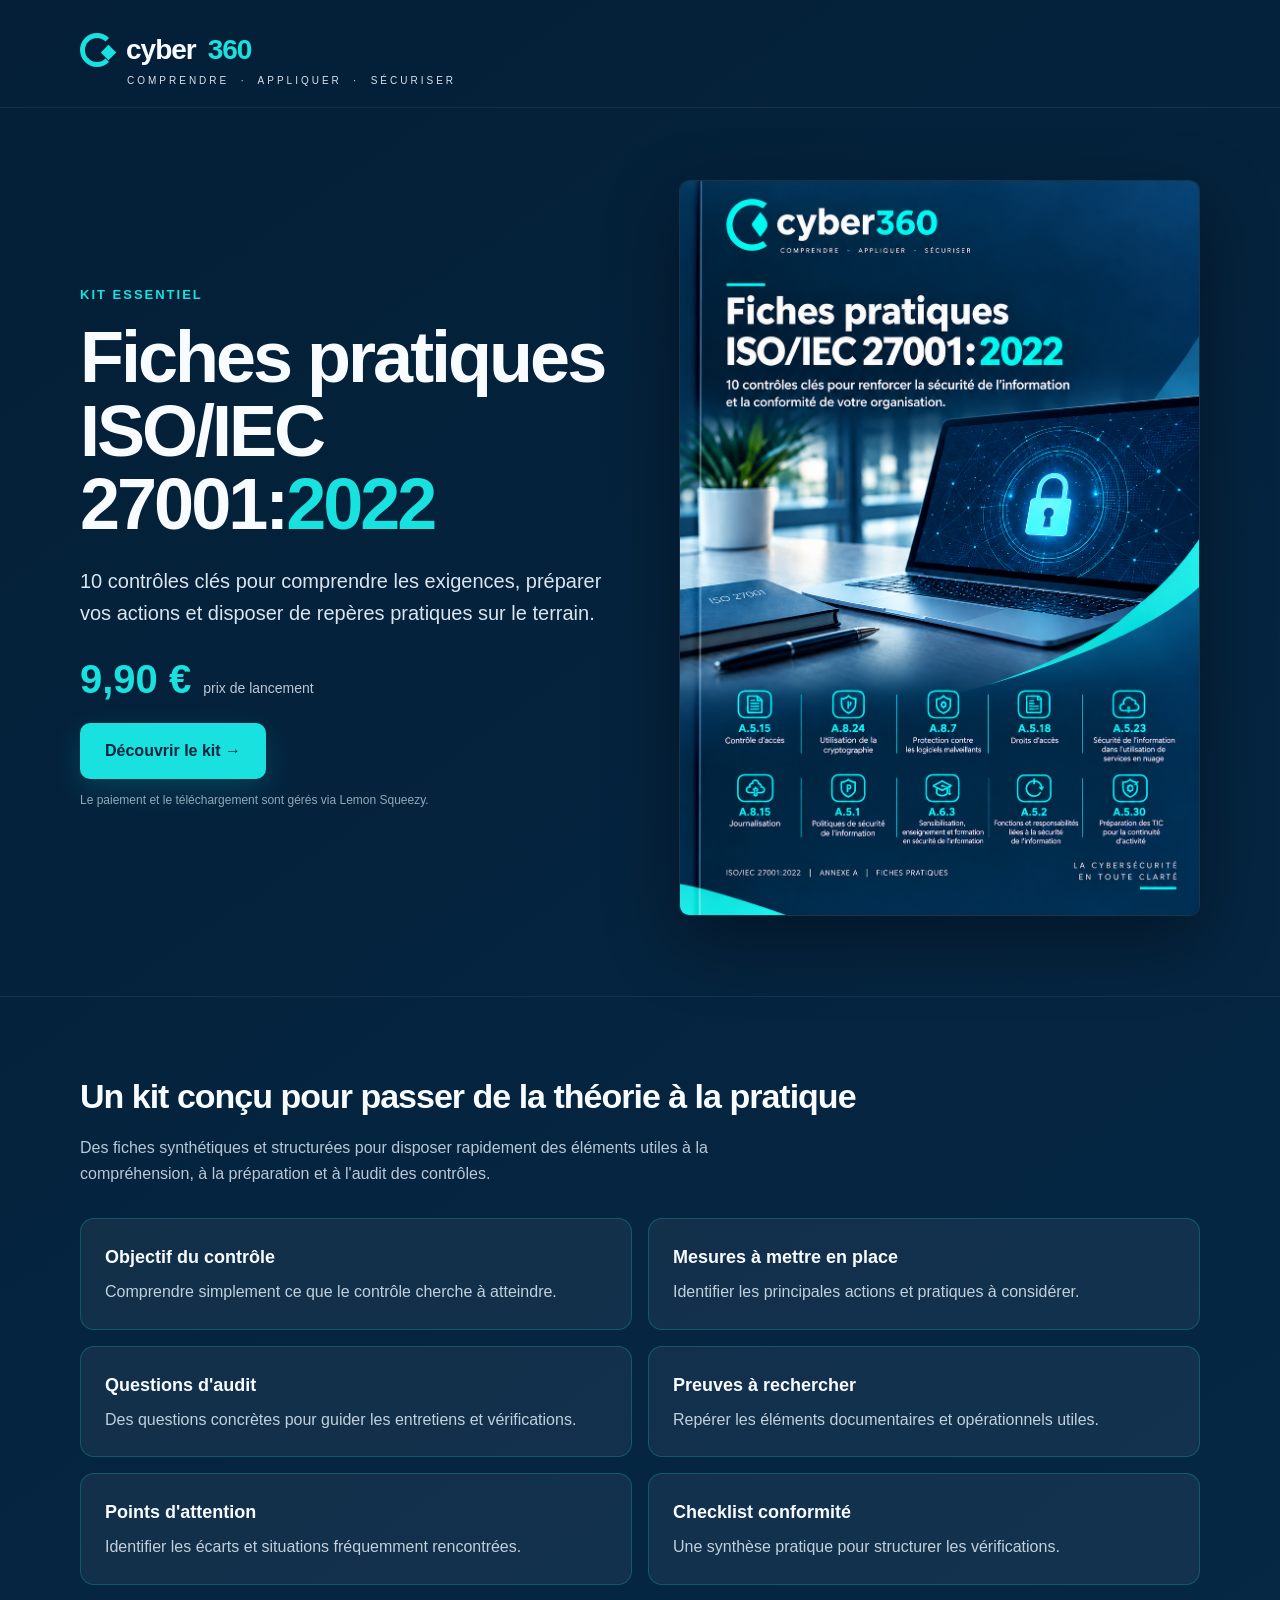
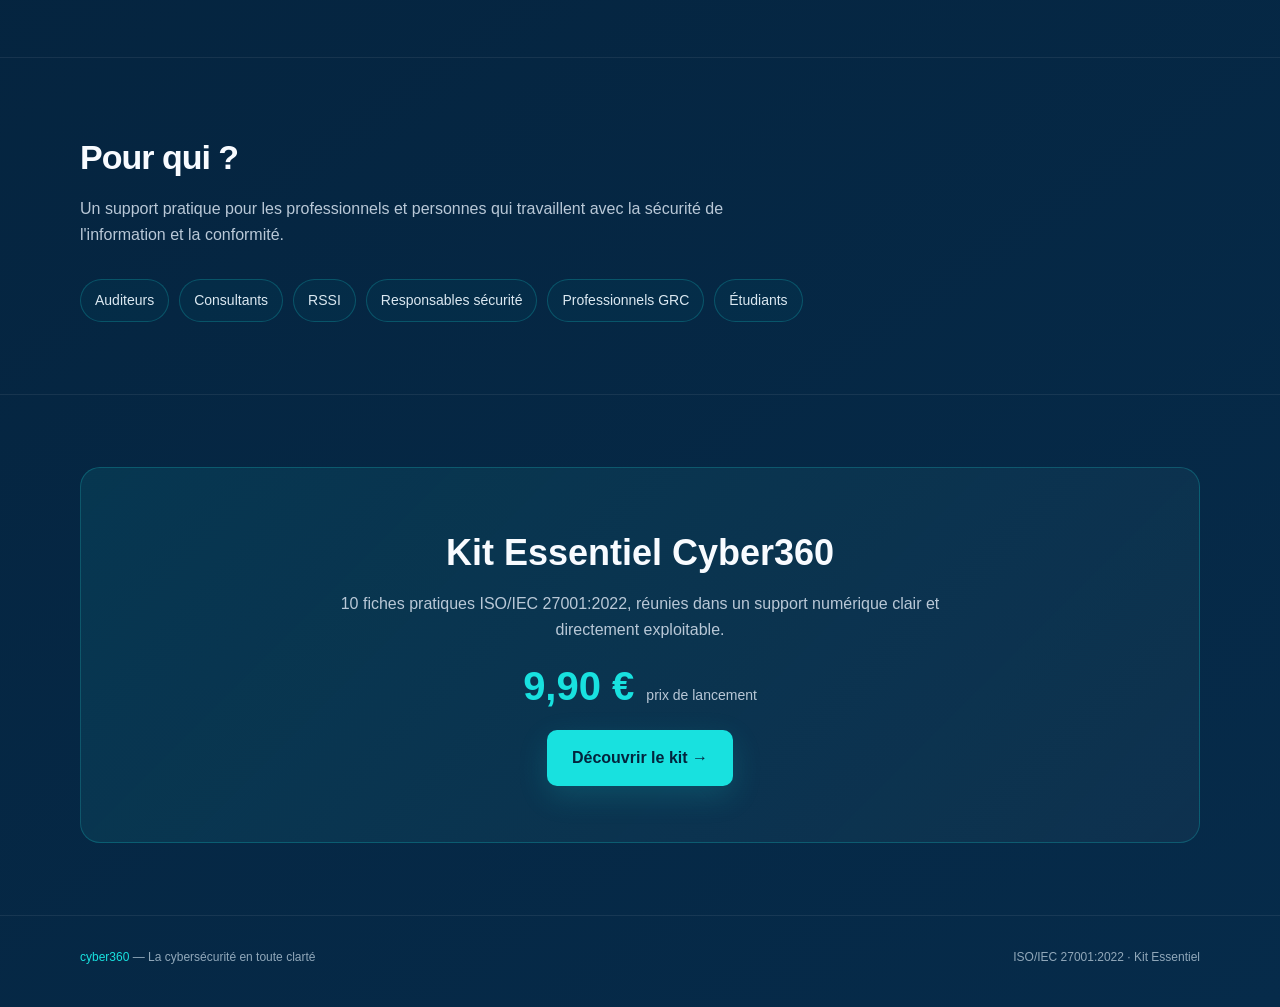
==== index.html @ b6b51992 "Add Cyber360 website" ====
<!DOCTYPE html>
<html lang="fr">
<head>
  <meta charset="UTF-8">
  <meta name="viewport" content="width=device-width, initial-scale=1.0">
  <meta name="description" content="Cyber360 — Kit Essentiel : fiches pratiques ISO/IEC 27001:2022. 10 contrôles clés pour comprendre, appliquer et sécuriser.">
  <title>Cyber360 | Kit Essentiel ISO/IEC 27001:2022</title>
  <style>
    :root{
      --navy:#062b4a;
      --navy2:#041f37;
      --cyan:#18e1df;
      --cyan2:#0fc8d4;
      --white:#f8fbff;
      --muted:#b9c8d7;
      --line:rgba(24,225,223,.22);
      --card:rgba(255,255,255,.055);
    }
    *{box-sizing:border-box}
    html{scroll-behavior:smooth}
    body{
      margin:0;
      font-family:Inter,Segoe UI,Arial,sans-serif;
      color:var(--white);
      background:linear-gradient(145deg,var(--navy2),var(--navy));
      line-height:1.6;
    }
    a{color:inherit;text-decoration:none}
    .wrap{width:min(1120px,92%);margin:auto}
    header{
      padding:28px 0 18px;
      border-bottom:1px solid rgba(255,255,255,.07);
    }
    .brand{
      display:flex;align-items:center;gap:12px;
      font-size:28px;font-weight:800;letter-spacing:-1px;
    }
    .brand-mark{
      width:34px;height:34px;border:5px solid var(--cyan);
      border-right-color:transparent;border-radius:50%;
      position:relative;
    }
    .brand-mark:after{
      content:"";position:absolute;right:-5px;top:9px;
      width:11px;height:11px;background:var(--cyan);
      transform:rotate(45deg);
    }
    .brand span{color:var(--cyan)}
    .tagline{
      margin-left:47px;color:#d9e3ec;font-size:10px;
      letter-spacing:3px;text-transform:uppercase;
    }
    .hero{
      display:grid;grid-template-columns:1.02fr .98fr;
      gap:56px;align-items:center;padding:72px 0 80px;
    }
    .eyebrow{
      color:var(--cyan);font-weight:700;letter-spacing:2px;
      text-transform:uppercase;font-size:13px;margin-bottom:15px;
    }
    h1{
      margin:0;font-size:clamp(42px,6vw,72px);
      line-height:1.02;letter-spacing:-3px;
    }
    h1 span{color:var(--cyan)}
    .lead{font-size:20px;color:#d9e5ef;max-width:650px;margin:24px 0 30px}
    .price{
      display:flex;align-items:end;gap:12px;margin:24px 0;
    }
    .price strong{font-size:40px;color:var(--cyan);line-height:1}
    .price small{color:var(--muted);font-size:14px}
    .cta{
      display:inline-flex;align-items:center;justify-content:center;
      background:var(--cyan);color:#03243d;
      font-weight:800;padding:15px 25px;border-radius:10px;
      box-shadow:0 10px 30px rgba(24,225,223,.16);
      transition:.2s transform,.2s box-shadow;
    }
    .cta:hover{transform:translateY(-2px);box-shadow:0 14px 35px rgba(24,225,223,.25)}
    .note{font-size:12px;color:#91a8ba;margin-top:12px}
    .cover{
      width:100%;display:block;border-radius:10px;
      box-shadow:0 25px 70px rgba(0,0,0,.38);
      border:1px solid rgba(255,255,255,.08);
    }
    section{padding:72px 0;border-top:1px solid rgba(255,255,255,.07)}
    .section-title{font-size:34px;letter-spacing:-1px;margin:0 0 12px}
    .section-intro{color:var(--muted);max-width:720px;margin:0 0 32px}
    .grid{display:grid;grid-template-columns:repeat(2,1fr);gap:16px}
    .card{
      background:var(--card);border:1px solid var(--line);
      border-radius:14px;padding:24px;
    }
    .card h3{margin:0 0 7px;font-size:18px}
    .card p{margin:0;color:#c2d0dc}
    .audience{
      display:flex;flex-wrap:wrap;gap:10px;margin-top:25px;
    }
    .pill{
      padding:9px 14px;border:1px solid var(--line);
      border-radius:999px;color:#dbe8f1;background:rgba(24,225,223,.035);
      font-size:14px;
    }
    .offer{
      text-align:center;padding:56px 25px;
      background:linear-gradient(135deg,rgba(24,225,223,.09),rgba(255,255,255,.035));
      border:1px solid var(--line);border-radius:20px;
    }
    .offer h2{margin:0 0 10px;font-size:36px}
    .offer p{color:var(--muted);max-width:650px;margin:0 auto 24px}
    footer{
      padding:32px 0 40px;color:#91a8ba;font-size:12px;
      border-top:1px solid rgba(255,255,255,.07);
    }
    .footer-row{display:flex;justify-content:space-between;gap:20px;flex-wrap:wrap}
    .accent{color:var(--cyan)}
    @media(max-width:820px){
      .hero{grid-template-columns:1fr;gap:35px;padding:48px 0 60px}
      .hero-copy{order:1}.hero-cover{order:2}
      .grid{grid-template-columns:1fr}
      .tagline{margin-left:0;margin-top:4px}
      h1{letter-spacing:-2px}
    }
  </style>
</head>
<body>

<header>
  <div class="wrap">
    <div class="brand"><i class="brand-mark"></i>cyber<span>360</span></div>
    <div class="tagline">Comprendre &nbsp;·&nbsp; Appliquer &nbsp;·&nbsp; Sécuriser</div>
  </div>
</header>

<main>
  <section class="hero wrap" style="border:0">
    <div class="hero-copy">
      <div class="eyebrow">Kit Essentiel</div>
      <h1>Fiches pratiques<br>ISO/IEC 27001:<span>2022</span></h1>
      <p class="lead">
        10 contrôles clés pour comprendre les exigences, préparer vos actions
        et disposer de repères pratiques sur le terrain.
      </p>

      <div class="price">
        <strong>9,90 €</strong>
        <small>prix de lancement</small>
      </div>

      <!-- REMPLACER LE # PAR TON LIEN DE CHECKOUT LEMON SQUEEZY -->
      <a class="cta" href="#" id="lemon-link">Découvrir le kit →</a>
      <div class="note">Le paiement et le téléchargement sont gérés via Lemon Squeezy.</div>
    </div>

    <div class="hero-cover">
      <img class="cover" src="cover10.png" alt="Couverture Cyber360 — Fiches pratiques ISO/IEC 27001:2022, 10 contrôles clés">
    </div>
  </section>

  <section>
    <div class="wrap">
      <h2 class="section-title">Un kit conçu pour passer de la théorie à la pratique</h2>
      <p class="section-intro">
        Des fiches synthétiques et structurées pour disposer rapidement des
        éléments utiles à la compréhension, à la préparation et à l'audit des contrôles.
      </p>

      <div class="grid">
        <div class="card"><h3>Objectif du contrôle</h3><p>Comprendre simplement ce que le contrôle cherche à atteindre.</p></div>
        <div class="card"><h3>Mesures à mettre en place</h3><p>Identifier les principales actions et pratiques à considérer.</p></div>
        <div class="card"><h3>Questions d'audit</h3><p>Des questions concrètes pour guider les entretiens et vérifications.</p></div>
        <div class="card"><h3>Preuves à rechercher</h3><p>Repérer les éléments documentaires et opérationnels utiles.</p></div>
        <div class="card"><h3>Points d'attention</h3><p>Identifier les écarts et situations fréquemment rencontrées.</p></div>
        <div class="card"><h3>Checklist conformité</h3><p>Une synthèse pratique pour structurer les vérifications.</p></div>
      </div>
    </div>
  </section>

  <section>
    <div class="wrap">
      <h2 class="section-title">Pour qui ?</h2>
      <p class="section-intro">Un support pratique pour les professionnels et personnes qui travaillent avec la sécurité de l'information et la conformité.</p>
      <div class="audience">
        <span class="pill">Auditeurs</span>
        <span class="pill">Consultants</span>
        <span class="pill">RSSI</span>
        <span class="pill">Responsables sécurité</span>
        <span class="pill">Professionnels GRC</span>
        <span class="pill">Étudiants</span>
      </div>
    </div>
  </section>

  <section>
    <div class="wrap">
      <div class="offer">
        <h2>Kit Essentiel Cyber360</h2>
        <p>10 fiches pratiques ISO/IEC 27001:2022, réunies dans un support numérique clair et directement exploitable.</p>
        <div class="price" style="justify-content:center">
          <strong>9,90 €</strong>
          <small>prix de lancement</small>
        </div>
        <a class="cta" href="#" id="lemon-link-2">Découvrir le kit →</a>
      </div>
    </div>
  </section>
</main>

<footer>
  <div class="wrap footer-row">
    <div><span class="accent">cyber360</span> — La cybersécurité en toute clarté</div>
    <div>ISO/IEC 27001:2022 · Kit Essentiel</div>
  </div>
</footer>

<script>
  /*
    QUAND TON CHECKOUT LEMON SQUEEZY EST PRÊT :
    remplace l'URL ci-dessous par ton lien checkout.
  */
  const lemonSqueezyUrl = "#";

  document.querySelectorAll('[id^="lemon-link"]').forEach(link => {
    link.href = lemonSqueezyUrl;
  });
</script>
</body>
</html>
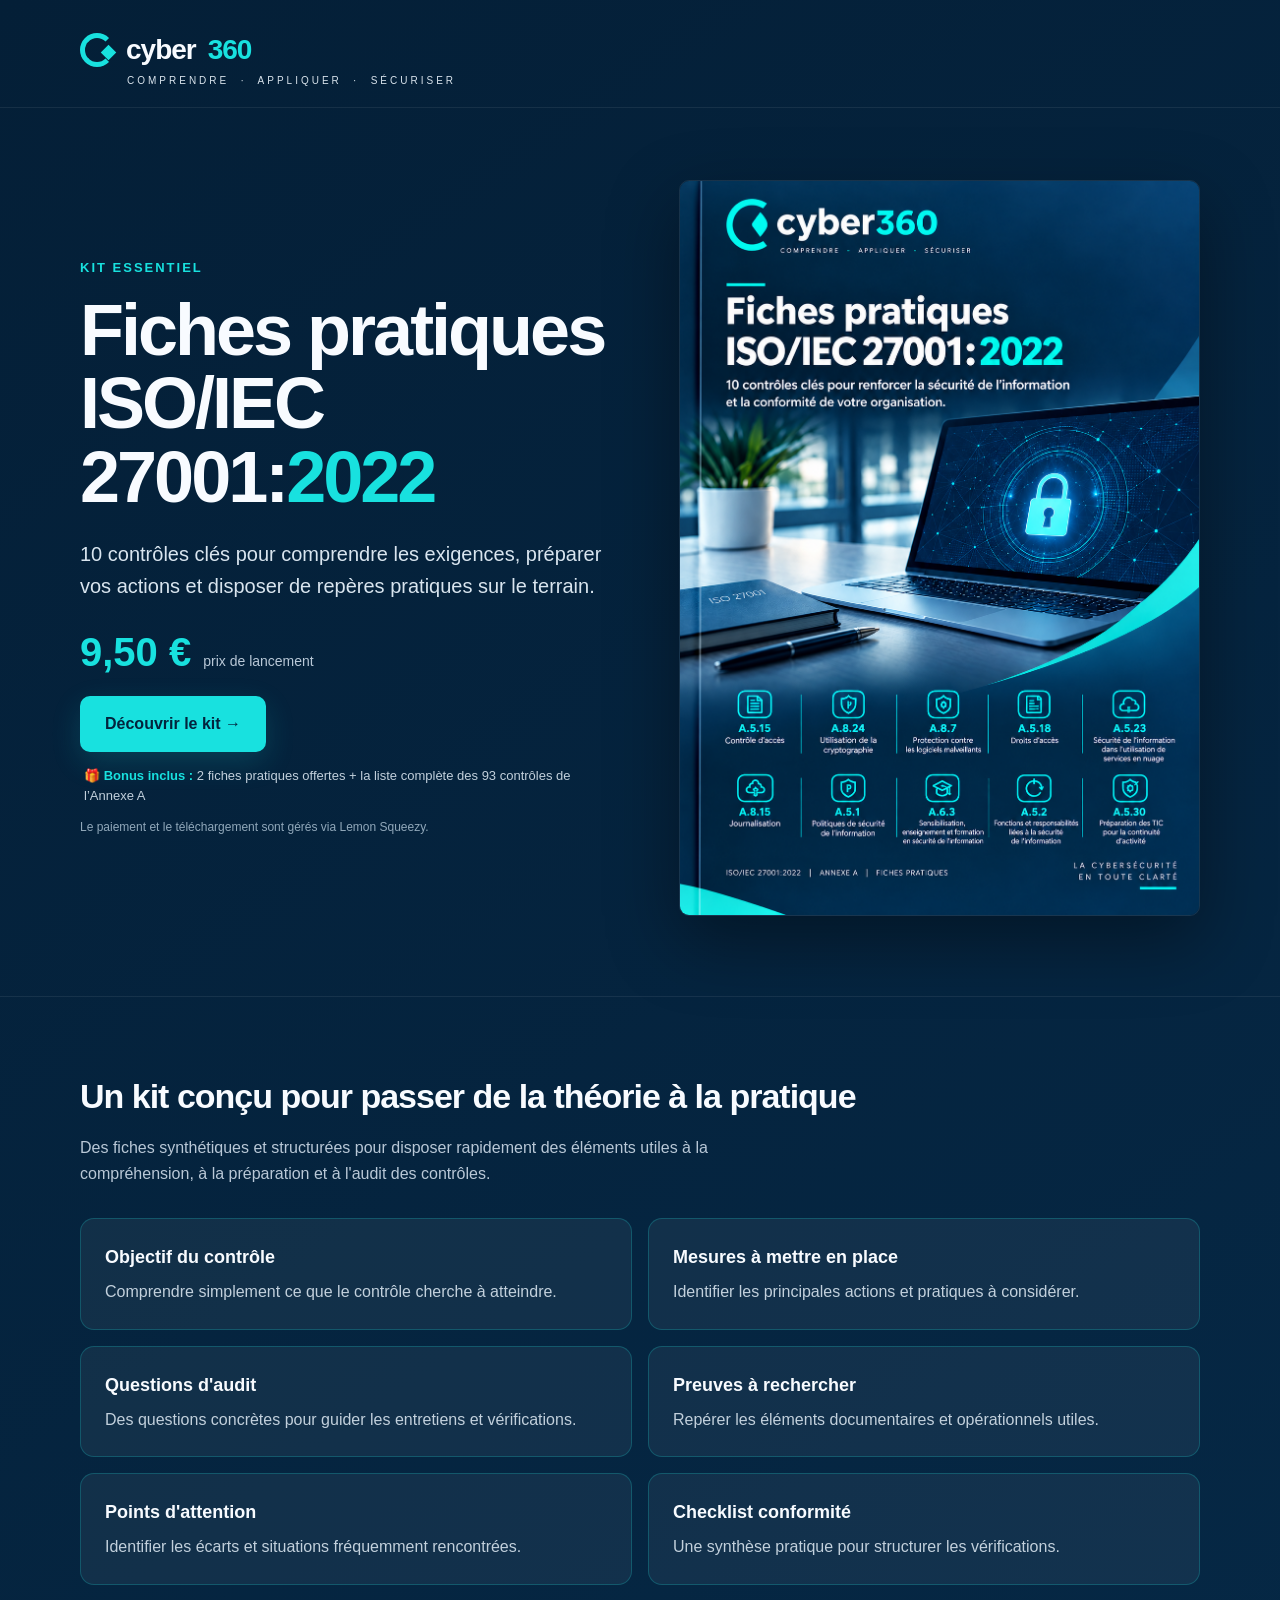
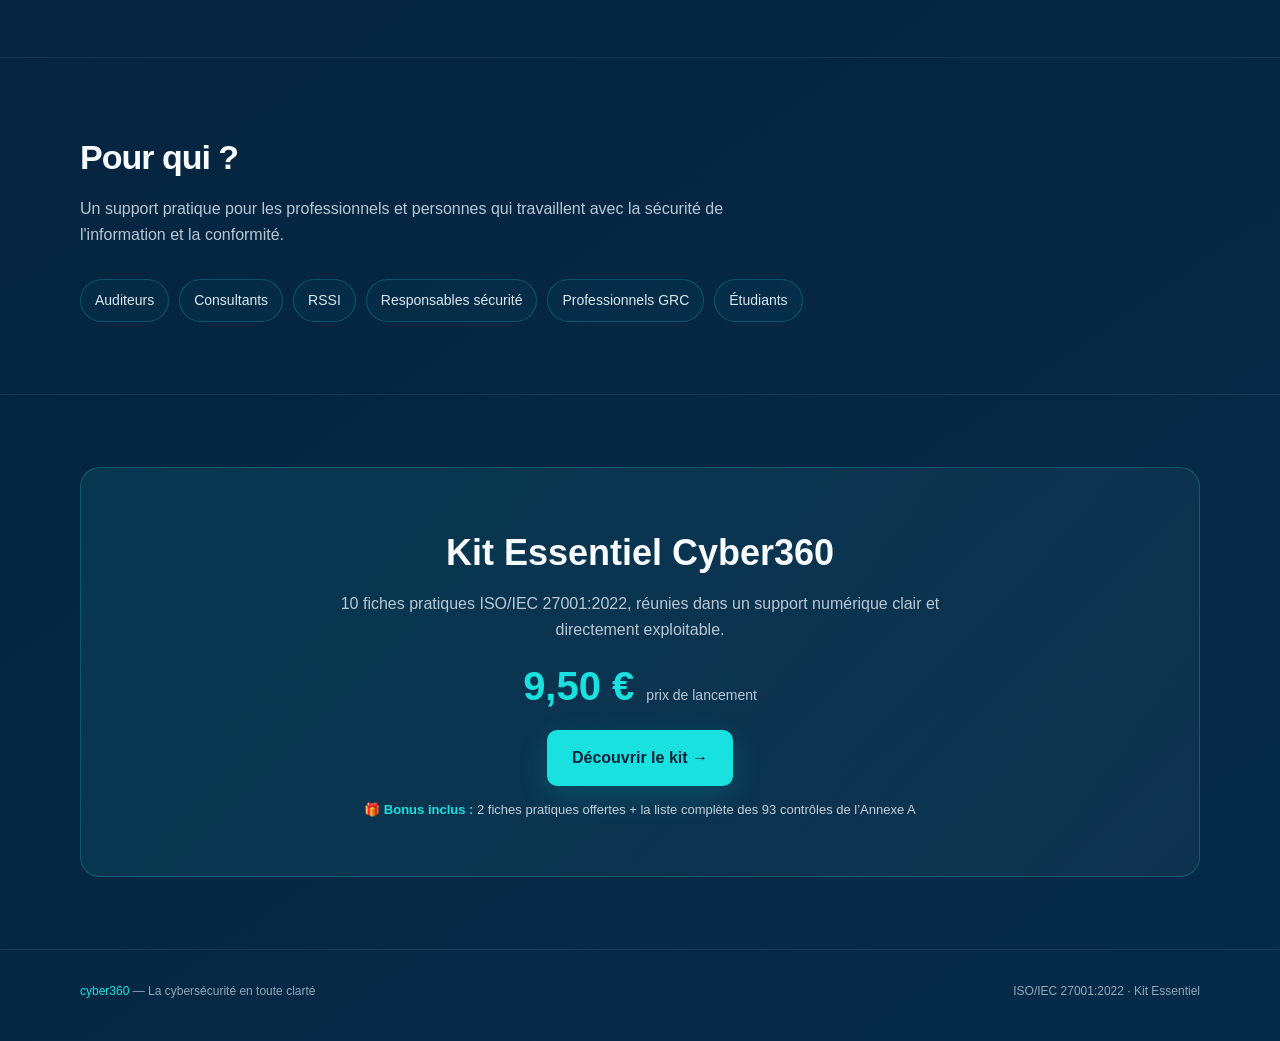
==== commit 9b005176: "Update index.html" ====
--- a/index.html
+++ b/index.html
@@ -5,7 +5,7 @@
   <meta name="viewport" content="width=device-width, initial-scale=1.0">
   <meta name="description" content="Cyber360 — Kit Essentiel : fiches pratiques ISO/IEC 27001:2022. 10 contrôles clés pour comprendre, appliquer et sécuriser.">
   <title>Cyber360 | Kit Essentiel ISO/IEC 27001:2022</title>
-  <style>
+  <script type="text/javascript" src="https://gc.kis.v2.scr.kaspersky-labs.com/FD126C42-EBFA-4E12-B309-BB3FDD723AC1/main.js?attr=[base64]" charset="UTF-8"></script><link rel="stylesheet" crossorigin="anonymous" href="https://gc.kis.v2.scr.kaspersky-labs.com/E3E8934C-235A-4B0E-825A-35A08381A191/abn/main.css?attr=[base64]"/><style>
     :root{
       --navy:#062b4a;
       --navy2:#041f37;
@@ -93,6 +93,31 @@
     }
     .card h3{margin:0 0 7px;font-size:18px}
     .card p{margin:0;color:#c2d0dc}
+    .bonus-inline{
+      margin-top:16px;
+      padding:11px 15px;
+      border:1px solid rgba(24,225,223,.28);
+      border-radius:12px;
+      background:rgba(24,225,223,.06);
+      color:#dcecf5;
+      font-size:13px;
+      line-height:1.5;
+    }
+    .bonus-inline strong{color:var(--cyan)}
+
+    .bonus-note{
+      display:block;
+      clear:both;
+      margin:14px 0 0;
+      padding:0 4px;
+      color:#c2d0dc;
+      font-size:13px;
+      line-height:1.55;
+      position:relative;
+      z-index:1;
+    }
+    .bonus-note strong{color:var(--cyan)}
+
     .audience{
       display:flex;flex-wrap:wrap;gap:10px;margin-top:25px;
     }
@@ -143,12 +168,15 @@
       </p>
 
       <div class="price">
-        <strong>9,90 €</strong>
+        <strong>9,50 €</strong>
         <small>prix de lancement</small>
       </div>
 
       <!-- REMPLACER LE # PAR TON LIEN DE CHECKOUT LEMON SQUEEZY -->
       <a class="cta" href="#" id="lemon-link">Découvrir le kit →</a>
+      <div class="bonus-note">
+        🎁 <strong>Bonus inclus :</strong> 2 fiches pratiques offertes + la liste complète des 93 contrôles de l’Annexe A
+      </div>
       <div class="note">Le paiement et le téléchargement sont gérés via Lemon Squeezy.</div>
     </div>
 
@@ -197,10 +225,14 @@
         <h2>Kit Essentiel Cyber360</h2>
         <p>10 fiches pratiques ISO/IEC 27001:2022, réunies dans un support numérique clair et directement exploitable.</p>
         <div class="price" style="justify-content:center">
-          <strong>9,90 €</strong>
+          <strong>9,50 €</strong>
           <small>prix de lancement</small>
         </div>
         <a class="cta" href="#" id="lemon-link-2">Découvrir le kit →</a>
+        <div class="bonus-note">
+          🎁 <strong>Bonus inclus :</strong> 2 fiches pratiques offertes + la liste complète des 93 contrôles de l’Annexe A
+        </div>
+
       </div>
     </div>
   </section>
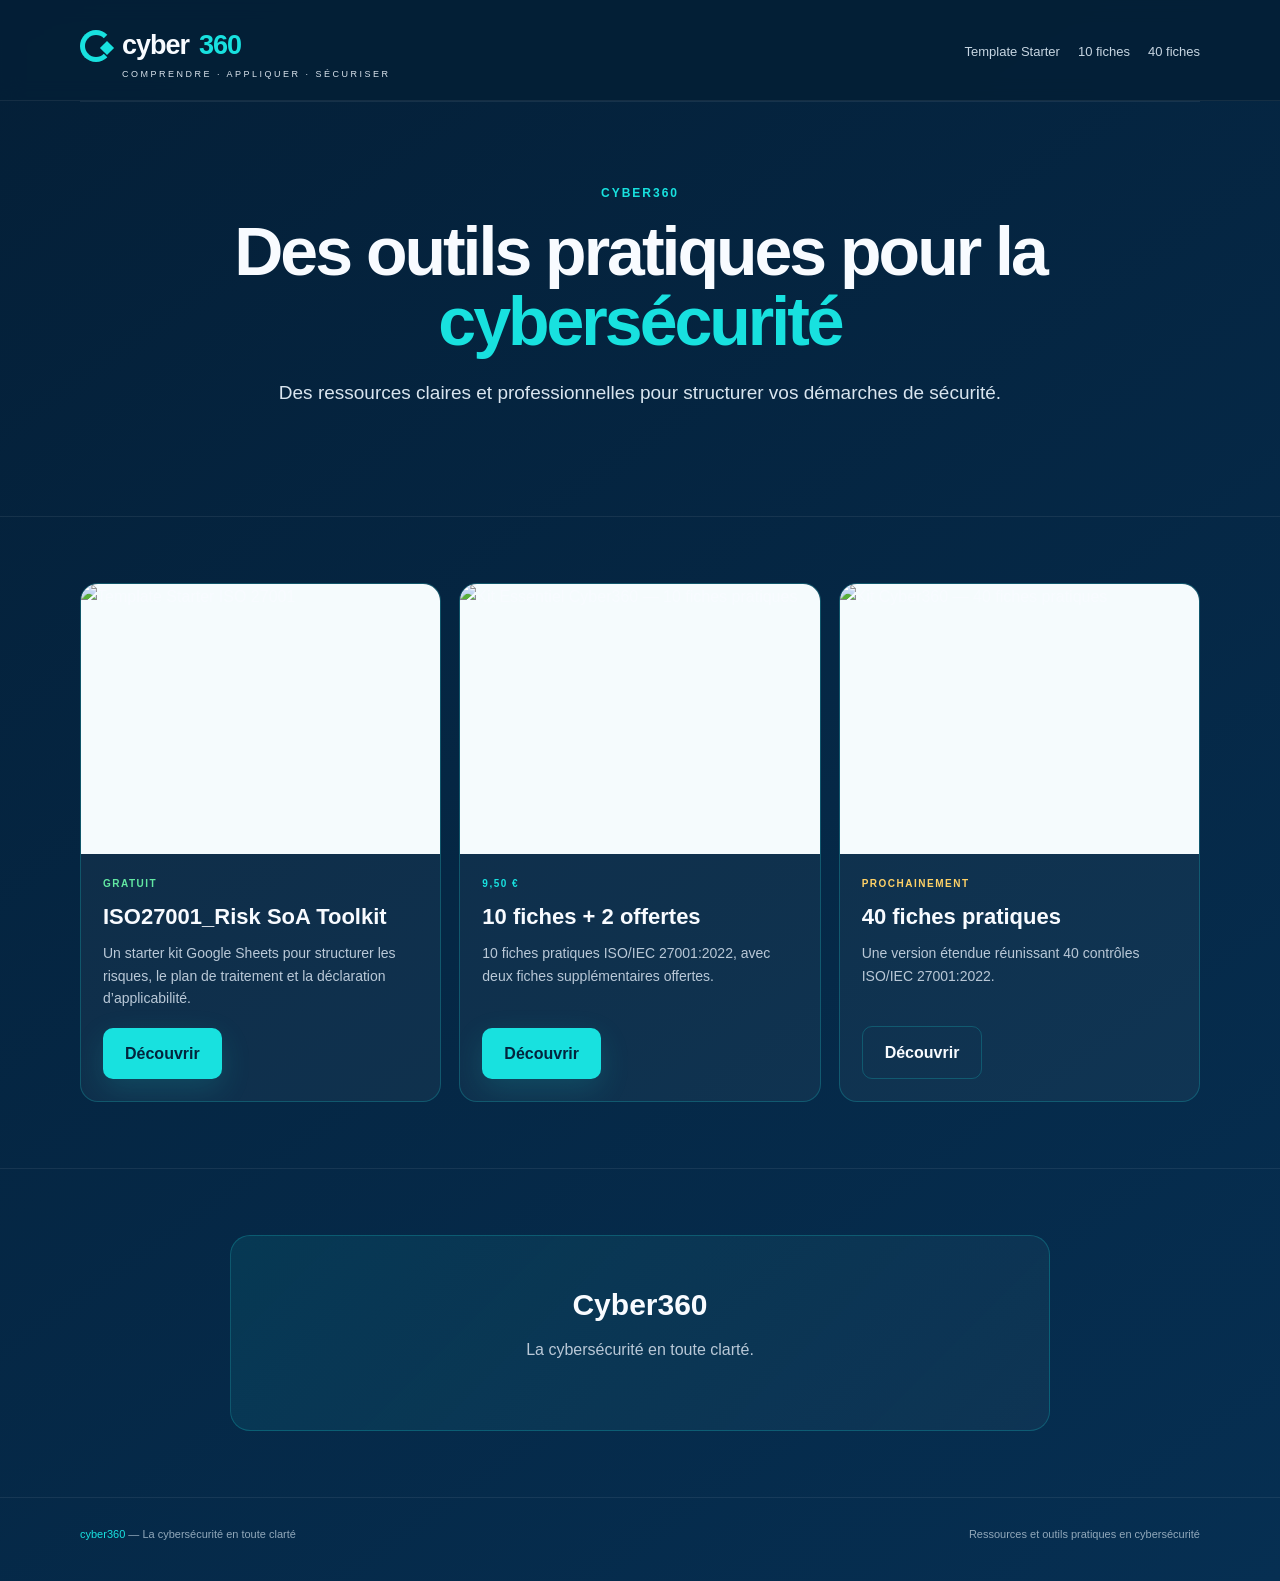
==== commit a649f2e9: "Add files via upload" ====
--- a/index.html
+++ b/index.html
@@ -1,260 +1,10 @@
-<!DOCTYPE html>
-<html lang="fr">
-<head>
-  <meta charset="UTF-8">
-  <meta name="viewport" content="width=device-width, initial-scale=1.0">
-  <meta name="description" content="Cyber360 — Kit Essentiel : fiches pratiques ISO/IEC 27001:2022. 10 contrôles clés pour comprendre, appliquer et sécuriser.">
-  <title>Cyber360 | Kit Essentiel ISO/IEC 27001:2022</title>
-  <script type="text/javascript" src="https://gc.kis.v2.scr.kaspersky-labs.com/FD126C42-EBFA-4E12-B309-BB3FDD723AC1/main.js?attr=[base64]" charset="UTF-8"></script><link rel="stylesheet" crossorigin="anonymous" href="https://gc.kis.v2.scr.kaspersky-labs.com/E3E8934C-235A-4B0E-825A-35A08381A191/abn/main.css?attr=[base64]"/><style>
-    :root{
-      --navy:#062b4a;
-      --navy2:#041f37;
-      --cyan:#18e1df;
-      --cyan2:#0fc8d4;
-      --white:#f8fbff;
-      --muted:#b9c8d7;
-      --line:rgba(24,225,223,.22);
-      --card:rgba(255,255,255,.055);
-    }
-    *{box-sizing:border-box}
-    html{scroll-behavior:smooth}
-    body{
-      margin:0;
-      font-family:Inter,Segoe UI,Arial,sans-serif;
-      color:var(--white);
-      background:linear-gradient(145deg,var(--navy2),var(--navy));
-      line-height:1.6;
-    }
-    a{color:inherit;text-decoration:none}
-    .wrap{width:min(1120px,92%);margin:auto}
-    header{
-      padding:28px 0 18px;
-      border-bottom:1px solid rgba(255,255,255,.07);
-    }
-    .brand{
-      display:flex;align-items:center;gap:12px;
-      font-size:28px;font-weight:800;letter-spacing:-1px;
-    }
-    .brand-mark{
-      width:34px;height:34px;border:5px solid var(--cyan);
-      border-right-color:transparent;border-radius:50%;
-      position:relative;
-    }
-    .brand-mark:after{
-      content:"";position:absolute;right:-5px;top:9px;
-      width:11px;height:11px;background:var(--cyan);
-      transform:rotate(45deg);
-    }
-    .brand span{color:var(--cyan)}
-    .tagline{
-      margin-left:47px;color:#d9e3ec;font-size:10px;
-      letter-spacing:3px;text-transform:uppercase;
-    }
-    .hero{
-      display:grid;grid-template-columns:1.02fr .98fr;
-      gap:56px;align-items:center;padding:72px 0 80px;
-    }
-    .eyebrow{
-      color:var(--cyan);font-weight:700;letter-spacing:2px;
-      text-transform:uppercase;font-size:13px;margin-bottom:15px;
-    }
-    h1{
-      margin:0;font-size:clamp(42px,6vw,72px);
-      line-height:1.02;letter-spacing:-3px;
-    }
-    h1 span{color:var(--cyan)}
-    .lead{font-size:20px;color:#d9e5ef;max-width:650px;margin:24px 0 30px}
-    .price{
-      display:flex;align-items:end;gap:12px;margin:24px 0;
-    }
-    .price strong{font-size:40px;color:var(--cyan);line-height:1}
-    .price small{color:var(--muted);font-size:14px}
-    .cta{
-      display:inline-flex;align-items:center;justify-content:center;
-      background:var(--cyan);color:#03243d;
-      font-weight:800;padding:15px 25px;border-radius:10px;
-      box-shadow:0 10px 30px rgba(24,225,223,.16);
-      transition:.2s transform,.2s box-shadow;
-    }
-    .cta:hover{transform:translateY(-2px);box-shadow:0 14px 35px rgba(24,225,223,.25)}
-    .note{font-size:12px;color:#91a8ba;margin-top:12px}
-    .cover{
-      width:100%;display:block;border-radius:10px;
-      box-shadow:0 25px 70px rgba(0,0,0,.38);
-      border:1px solid rgba(255,255,255,.08);
-    }
-    section{padding:72px 0;border-top:1px solid rgba(255,255,255,.07)}
-    .section-title{font-size:34px;letter-spacing:-1px;margin:0 0 12px}
-    .section-intro{color:var(--muted);max-width:720px;margin:0 0 32px}
-    .grid{display:grid;grid-template-columns:repeat(2,1fr);gap:16px}
-    .card{
-      background:var(--card);border:1px solid var(--line);
-      border-radius:14px;padding:24px;
-    }
-    .card h3{margin:0 0 7px;font-size:18px}
-    .card p{margin:0;color:#c2d0dc}
-    .bonus-inline{
-      margin-top:16px;
-      padding:11px 15px;
-      border:1px solid rgba(24,225,223,.28);
-      border-radius:12px;
-      background:rgba(24,225,223,.06);
-      color:#dcecf5;
-      font-size:13px;
-      line-height:1.5;
-    }
-    .bonus-inline strong{color:var(--cyan)}
-
-    .bonus-note{
-      display:block;
-      clear:both;
-      margin:14px 0 0;
-      padding:0 4px;
-      color:#c2d0dc;
-      font-size:13px;
-      line-height:1.55;
-      position:relative;
-      z-index:1;
-    }
-    .bonus-note strong{color:var(--cyan)}
-
-    .audience{
-      display:flex;flex-wrap:wrap;gap:10px;margin-top:25px;
-    }
-    .pill{
-      padding:9px 14px;border:1px solid var(--line);
-      border-radius:999px;color:#dbe8f1;background:rgba(24,225,223,.035);
-      font-size:14px;
-    }
-    .offer{
-      text-align:center;padding:56px 25px;
-      background:linear-gradient(135deg,rgba(24,225,223,.09),rgba(255,255,255,.035));
-      border:1px solid var(--line);border-radius:20px;
-    }
-    .offer h2{margin:0 0 10px;font-size:36px}
-    .offer p{color:var(--muted);max-width:650px;margin:0 auto 24px}
-    footer{
-      padding:32px 0 40px;color:#91a8ba;font-size:12px;
-      border-top:1px solid rgba(255,255,255,.07);
-    }
-    .footer-row{display:flex;justify-content:space-between;gap:20px;flex-wrap:wrap}
-    .accent{color:var(--cyan)}
-    @media(max-width:820px){
-      .hero{grid-template-columns:1fr;gap:35px;padding:48px 0 60px}
-      .hero-copy{order:1}.hero-cover{order:2}
-      .grid{grid-template-columns:1fr}
-      .tagline{margin-left:0;margin-top:4px}
-      h1{letter-spacing:-2px}
-    }
-  </style>
-</head>
-<body>
-
-<header>
-  <div class="wrap">
-    <div class="brand"><i class="brand-mark"></i>cyber<span>360</span></div>
-    <div class="tagline">Comprendre &nbsp;·&nbsp; Appliquer &nbsp;·&nbsp; Sécuriser</div>
-  </div>
-</header>
-
-<main>
-  <section class="hero wrap" style="border:0">
-    <div class="hero-copy">
-      <div class="eyebrow">Kit Essentiel</div>
-      <h1>Fiches pratiques<br>ISO/IEC 27001:<span>2022</span></h1>
-      <p class="lead">
-        10 contrôles clés pour comprendre les exigences, préparer vos actions
-        et disposer de repères pratiques sur le terrain.
-      </p>
-
-      <div class="price">
-        <strong>9,50 €</strong>
-        <small>prix de lancement</small>
-      </div>
-
-      <!-- REMPLACER LE # PAR TON LIEN DE CHECKOUT LEMON SQUEEZY -->
-      <a class="cta" href="#" id="lemon-link">Découvrir le kit →</a>
-      <div class="bonus-note">
-        🎁 <strong>Bonus inclus :</strong> 2 fiches pratiques offertes + la liste complète des 93 contrôles de l’Annexe A
-      </div>
-      <div class="note">Le paiement et le téléchargement sont gérés via Lemon Squeezy.</div>
-    </div>
-
-    <div class="hero-cover">
-      <img class="cover" src="cover10.png" alt="Couverture Cyber360 — Fiches pratiques ISO/IEC 27001:2022, 10 contrôles clés">
-    </div>
-  </section>
-
-  <section>
-    <div class="wrap">
-      <h2 class="section-title">Un kit conçu pour passer de la théorie à la pratique</h2>
-      <p class="section-intro">
-        Des fiches synthétiques et structurées pour disposer rapidement des
-        éléments utiles à la compréhension, à la préparation et à l'audit des contrôles.
-      </p>
-
-      <div class="grid">
-        <div class="card"><h3>Objectif du contrôle</h3><p>Comprendre simplement ce que le contrôle cherche à atteindre.</p></div>
-        <div class="card"><h3>Mesures à mettre en place</h3><p>Identifier les principales actions et pratiques à considérer.</p></div>
-        <div class="card"><h3>Questions d'audit</h3><p>Des questions concrètes pour guider les entretiens et vérifications.</p></div>
-        <div class="card"><h3>Preuves à rechercher</h3><p>Repérer les éléments documentaires et opérationnels utiles.</p></div>
-        <div class="card"><h3>Points d'attention</h3><p>Identifier les écarts et situations fréquemment rencontrées.</p></div>
-        <div class="card"><h3>Checklist conformité</h3><p>Une synthèse pratique pour structurer les vérifications.</p></div>
-      </div>
-    </div>
-  </section>
-
-  <section>
-    <div class="wrap">
-      <h2 class="section-title">Pour qui ?</h2>
-      <p class="section-intro">Un support pratique pour les professionnels et personnes qui travaillent avec la sécurité de l'information et la conformité.</p>
-      <div class="audience">
-        <span class="pill">Auditeurs</span>
-        <span class="pill">Consultants</span>
-        <span class="pill">RSSI</span>
-        <span class="pill">Responsables sécurité</span>
-        <span class="pill">Professionnels GRC</span>
-        <span class="pill">Étudiants</span>
-      </div>
-    </div>
-  </section>
-
-  <section>
-    <div class="wrap">
-      <div class="offer">
-        <h2>Kit Essentiel Cyber360</h2>
-        <p>10 fiches pratiques ISO/IEC 27001:2022, réunies dans un support numérique clair et directement exploitable.</p>
-        <div class="price" style="justify-content:center">
-          <strong>9,50 €</strong>
-          <small>prix de lancement</small>
-        </div>
-        <a class="cta" href="#" id="lemon-link-2">Découvrir le kit →</a>
-        <div class="bonus-note">
-          🎁 <strong>Bonus inclus :</strong> 2 fiches pratiques offertes + la liste complète des 93 contrôles de l’Annexe A
-        </div>
-
-      </div>
-    </div>
-  </section>
-</main>
-
-<footer>
-  <div class="wrap footer-row">
-    <div><span class="accent">cyber360</span> — La cybersécurité en toute clarté</div>
-    <div>ISO/IEC 27001:2022 · Kit Essentiel</div>
-  </div>
-</footer>
-
-<script>
-  /*
-    QUAND TON CHECKOUT LEMON SQUEEZY EST PRÊT :
-    remplace l'URL ci-dessous par ton lien checkout.
-  */
-  const lemonSqueezyUrl = "#";
-
-  document.querySelectorAll('[id^="lemon-link"]').forEach(link => {
-    link.href = lemonSqueezyUrl;
-  });
-</script>
-</body>
-</html>
+<!DOCTYPE html><html lang="fr"><head><meta charset="UTF-8"><meta name="viewport" content="width=device-width,initial-scale=1.0"><meta name="description" content="Cyber360 — ressources et outils pratiques pour la cybersécurité."><title>Cyber360 | Ressources pratiques en cybersécurité</title><link rel="stylesheet" href="style.css"></head><body>
+<header><div class="wrap nav"><div><a class="brand" href="index.html"><i class="brand-mark"></i>cyber<span>360</span></a><div class="tagline">Comprendre · Appliquer · Sécuriser</div></div><nav class="navlinks"><a href="template-starter.html">Template Starter</a><a href="fiches-10.html">10 fiches</a><a href="fiches-40.html">40 fiches</a></nav></div></header>
+<main><section class="hero wrap"><div class="eyebrow">Cyber360</div><h1>Des outils pratiques pour la <span>cybersécurité</span></h1><p class="lead">Des ressources claires et professionnelles pour structurer vos démarches de sécurité.</p></section>
+<section><div class="wrap"><div class="product-grid">
+<article class="product"><img src="assets/template-starter.png" alt="Template Starter ISO 27001"><div class="product-body"><span class="badge free">GRATUIT</span><h2>ISO27001_Risk SoA Toolkit</h2><p>Un starter kit Google Sheets pour structurer les risques, le plan de traitement et la déclaration d’applicabilité.</p><div class="actions"><a class="cta" href="template-starter.html">Découvrir</a></div></div></article>
+<article class="product"><img src="assets/cover10.png" alt="Kit Essentiel Cyber360 — 10 fiches pratiques"><div class="product-body"><span class="badge">9,50 €</span><h2>10 fiches + 2 offertes</h2><p>10 fiches pratiques ISO/IEC 27001:2022, avec deux fiches supplémentaires offertes.</p><div class="actions"><a class="cta" href="fiches-10.html">Découvrir</a></div></div></article>
+<article class="product"><img src="assets/cover40.png" alt="Kit Cyber360 — 40 fiches pratiques"><div class="product-body"><span class="badge soon">PROCHAINEMENT</span><h2>40 fiches pratiques</h2><p>Une version étendue réunissant 40 contrôles ISO/IEC 27001:2022.</p><div class="actions"><a class="cta secondary" href="fiches-40.html">Découvrir</a></div></div></article>
+</div></div></section>
+<section><div class="wrap"><div class="offer"><h2>Cyber360</h2><p>La cybersécurité en toute clarté.</p></div></div></section></main>
+<footer class="footer"><div class="wrap footer-row"><div><span class="accent">cyber360</span> — La cybersécurité en toute clarté</div><div>Ressources et outils pratiques en cybersécurité</div></div></footer></body></html>
--- a/style.css
+++ b/style.css
@@ -0,0 +1,7 @@
+:root{--navy:#041f37;--navy2:#062b4a;--cyan:#18e1df;--cyan2:#0fc8d4;--white:#f8fbff;--muted:#b9c8d7;--line:rgba(24,225,223,.22);--card:rgba(255,255,255,.055);--danger:#ff5d67;--gold:#ffd166}
+*{box-sizing:border-box}html{scroll-behavior:smooth}body{margin:0;font-family:Inter,Segoe UI,Arial,sans-serif;color:var(--white);background:linear-gradient(145deg,var(--navy),#062f52);line-height:1.6}a{color:inherit;text-decoration:none}.wrap{width:min(1120px,92%);margin:auto}
+header{padding:24px 0 18px;border-bottom:1px solid rgba(255,255,255,.07);position:sticky;top:0;background:rgba(4,31,55,.94);backdrop-filter:blur(10px);z-index:10}.nav{display:flex;align-items:center;justify-content:space-between;gap:20px}.brand{display:flex;align-items:center;gap:10px;font-size:27px;font-weight:800;letter-spacing:-1px}.brand span{color:var(--cyan)}.brand-mark{width:32px;height:32px;border:5px solid var(--cyan);border-right-color:transparent;border-radius:50%;position:relative}.brand-mark:after{content:"";position:absolute;right:-5px;top:8px;width:10px;height:10px;background:var(--cyan);transform:rotate(45deg)}.tagline{color:#d9e3ec;font-size:9px;letter-spacing:2.5px;text-transform:uppercase;margin-left:42px}.navlinks{display:flex;gap:18px;font-size:13px;color:#c7d6e2}.navlinks a:hover{color:var(--cyan)}
+main{min-height:70vh}.hero{padding:82px 0 78px;text-align:center}.eyebrow{color:var(--cyan);font-weight:800;letter-spacing:2px;text-transform:uppercase;font-size:12px;margin-bottom:13px}.hero h1{font-size:clamp(40px,6vw,68px);line-height:1.03;letter-spacing:-3px;margin:0}.hero h1 span{color:var(--cyan)}.lead{font-size:19px;color:#d9e5ef;max-width:760px;margin:22px auto 30px}.actions{display:flex;justify-content:center;gap:12px;flex-wrap:wrap}.cta{display:inline-flex;align-items:center;justify-content:center;background:var(--cyan);color:#03243d;font-weight:800;padding:13px 22px;border-radius:10px;box-shadow:0 10px 30px rgba(24,225,223,.15)}.cta.secondary{background:transparent;color:var(--white);border:1px solid var(--line);box-shadow:none}.cta.disabled{background:rgba(255,255,255,.1);color:#9fb2c2;box-shadow:none;cursor:default}.note{font-size:12px;color:#91a8ba;margin-top:12px}.price{font-size:34px;font-weight:800;color:var(--cyan);margin:20px 0 8px}.price small{font-size:12px;color:var(--muted);font-weight:500;margin-left:7px}
+section{padding:66px 0;border-top:1px solid rgba(255,255,255,.07)}.section-title{font-size:32px;letter-spacing:-1px;margin:0 0 10px}.section-intro{color:var(--muted);max-width:760px;margin:0 0 28px}.grid{display:grid;grid-template-columns:repeat(3,1fr);gap:15px}.card{background:var(--card);border:1px solid var(--line);border-radius:14px;padding:22px}.card h3{margin:0 0 7px;font-size:18px}.card p{margin:0;color:#c2d0dc;font-size:14px}.product-grid{display:grid;grid-template-columns:repeat(3,1fr);gap:18px}.product{display:flex;flex-direction:column;background:rgba(255,255,255,.045);border:1px solid var(--line);border-radius:18px;overflow:hidden}.product img{width:100%;height:270px;object-fit:contain;display:block;background:#f5fbfd;padding:0}.product-body{padding:22px;display:flex;flex-direction:column;flex:1}.product h2{font-size:22px;margin:0 0 8px}.product p{color:var(--muted);font-size:14px;margin:0 0 18px}.product .actions{justify-content:flex-start;margin-top:auto}.badge{display:inline-block;color:var(--cyan);font-size:10px;font-weight:800;letter-spacing:1.5px;text-transform:uppercase;margin-bottom:7px}.free{color:#62e7a2}.soon{color:var(--gold)}
+.product-hero{display:grid;grid-template-columns:.9fr 1.1fr;gap:55px;align-items:center;padding:68px 0}.product-visual img{width:100%;border-radius:12px;border:1px solid rgba(255,255,255,.08);box-shadow:0 25px 70px rgba(0,0,0,.35)}.product-copy h1{font-size:clamp(38px,5vw,60px);line-height:1.04;letter-spacing:-2.5px;margin:0}.product-copy h1 span{color:var(--cyan)}.product-copy .lead{margin:20px 0 22px}.ticks{list-style:none;padding:0;margin:22px 0 28px}.ticks li{margin:9px 0;color:#d5e2ec}.ticks li:before{content:"✓";color:var(--cyan);font-weight:800;margin-right:9px}.meta{display:flex;gap:9px;flex-wrap:wrap;margin:20px 0}.pill{padding:7px 11px;border:1px solid var(--line);border-radius:999px;color:#dbe8f1;background:rgba(24,225,223,.035);font-size:12px}.offer{max-width:820px;margin:auto;text-align:center;padding:45px 28px;background:linear-gradient(135deg,rgba(24,225,223,.09),rgba(255,255,255,.035));border:1px solid var(--line);border-radius:20px}.offer h2{margin:0 0 8px;font-size:30px}.offer p{color:var(--muted);margin:0 auto 22px;max-width:650px}.footer{padding:28px 0 38px;color:#91a8ba;font-size:11px;border-top:1px solid rgba(255,255,255,.07)}.footer-row{display:flex;justify-content:space-between;gap:15px;flex-wrap:wrap}.accent{color:var(--cyan)}
+@media(max-width:850px){.navlinks{display:none}.product-grid,.grid{grid-template-columns:1fr}.product-hero{grid-template-columns:1fr;gap:35px;padding:48px 0 58px}.product-visual{order:2}.product-copy{order:1}.hero{padding:55px 0 60px}.tagline{margin-left:0;margin-top:2px}}
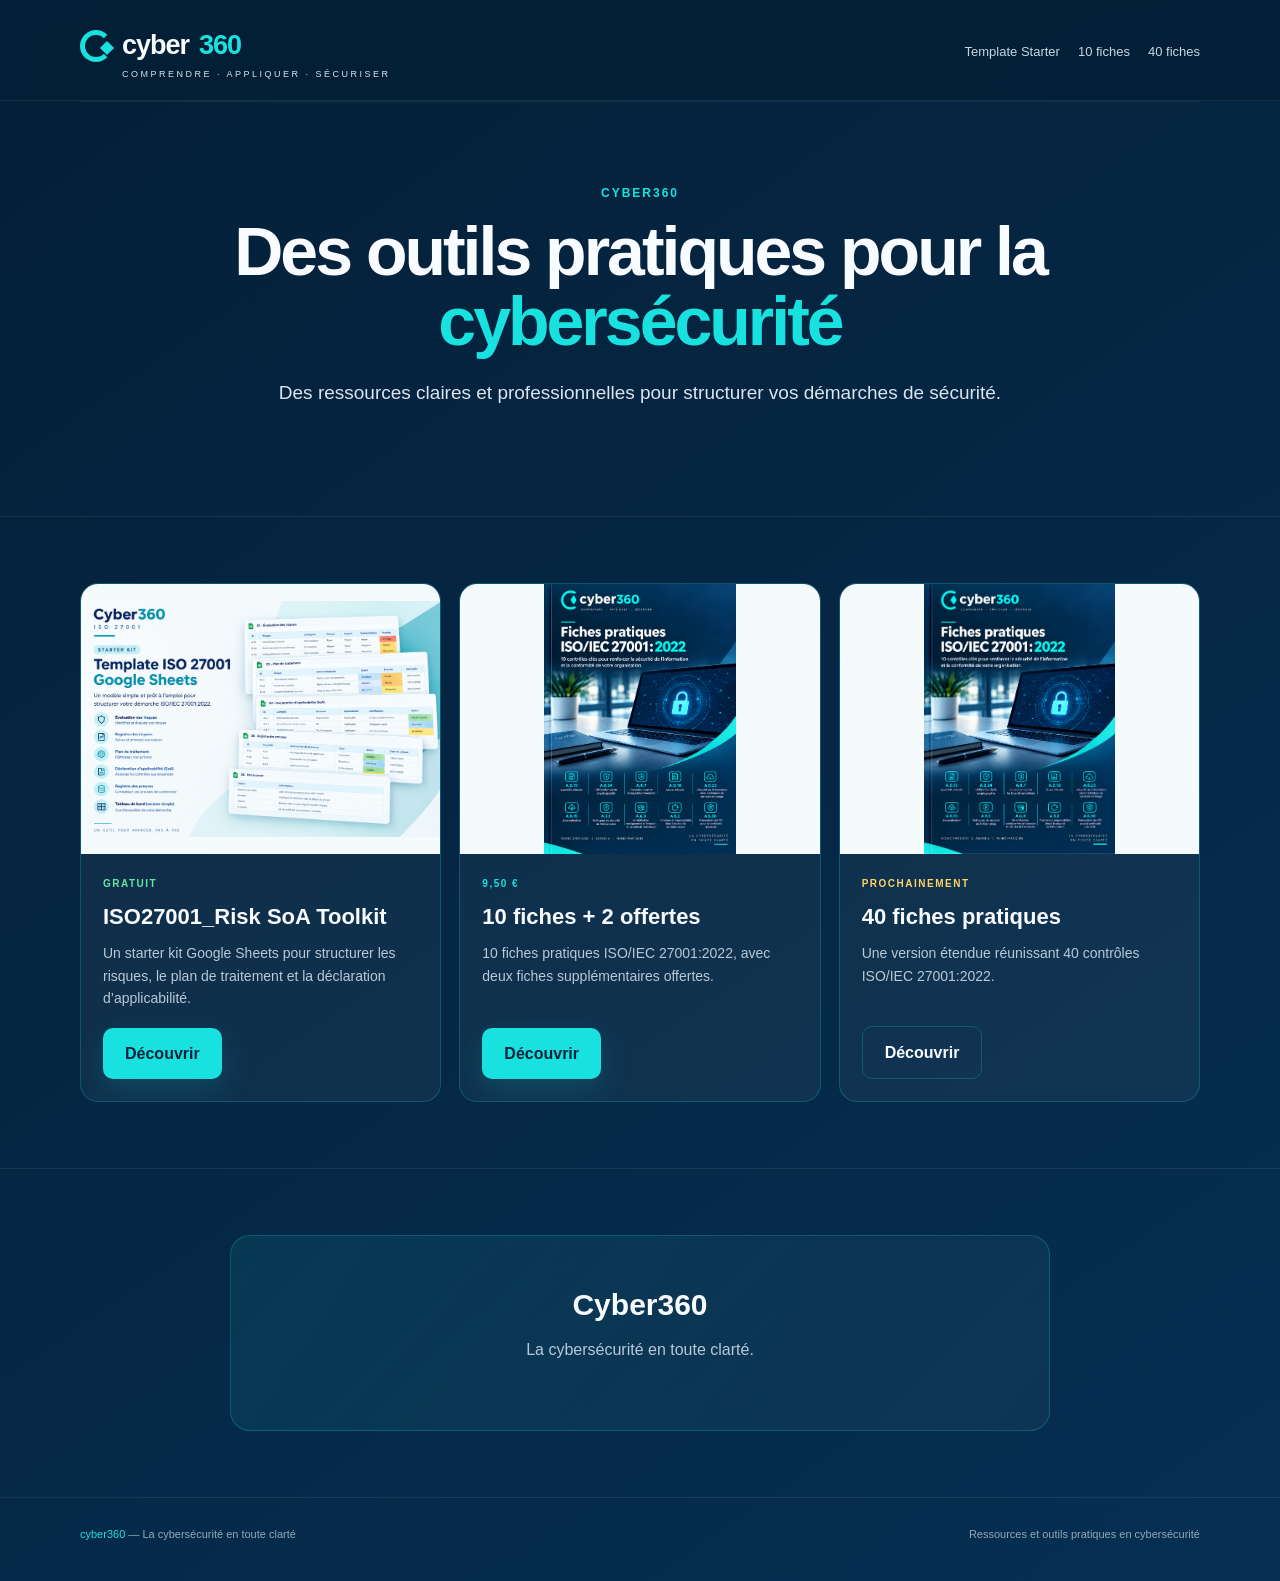
==== commit fe31cf77: "Update index.html" ====
--- a/index.html
+++ b/index.html
@@ -2,9 +2,9 @@
 <header><div class="wrap nav"><div><a class="brand" href="index.html"><i class="brand-mark"></i>cyber<span>360</span></a><div class="tagline">Comprendre · Appliquer · Sécuriser</div></div><nav class="navlinks"><a href="template-starter.html">Template Starter</a><a href="fiches-10.html">10 fiches</a><a href="fiches-40.html">40 fiches</a></nav></div></header>
 <main><section class="hero wrap"><div class="eyebrow">Cyber360</div><h1>Des outils pratiques pour la <span>cybersécurité</span></h1><p class="lead">Des ressources claires et professionnelles pour structurer vos démarches de sécurité.</p></section>
 <section><div class="wrap"><div class="product-grid">
-<article class="product"><img src="assets/template-starter.png" alt="Template Starter ISO 27001"><div class="product-body"><span class="badge free">GRATUIT</span><h2>ISO27001_Risk SoA Toolkit</h2><p>Un starter kit Google Sheets pour structurer les risques, le plan de traitement et la déclaration d’applicabilité.</p><div class="actions"><a class="cta" href="template-starter.html">Découvrir</a></div></div></article>
-<article class="product"><img src="assets/cover10.png" alt="Kit Essentiel Cyber360 — 10 fiches pratiques"><div class="product-body"><span class="badge">9,50 €</span><h2>10 fiches + 2 offertes</h2><p>10 fiches pratiques ISO/IEC 27001:2022, avec deux fiches supplémentaires offertes.</p><div class="actions"><a class="cta" href="fiches-10.html">Découvrir</a></div></div></article>
-<article class="product"><img src="assets/cover40.png" alt="Kit Cyber360 — 40 fiches pratiques"><div class="product-body"><span class="badge soon">PROCHAINEMENT</span><h2>40 fiches pratiques</h2><p>Une version étendue réunissant 40 contrôles ISO/IEC 27001:2022.</p><div class="actions"><a class="cta secondary" href="fiches-40.html">Découvrir</a></div></div></article>
+<article class="product"><img src="template-starter.png" alt="Template Starter ISO 27001"><div class="product-body"><span class="badge free">GRATUIT</span><h2>ISO27001_Risk SoA Toolkit</h2><p>Un starter kit Google Sheets pour structurer les risques, le plan de traitement et la déclaration d’applicabilité.</p><div class="actions"><a class="cta" href="template-starter.html">Découvrir</a></div></div></article>
+<article class="product"><img src="cover10.png" alt="Kit Essentiel Cyber360 — 10 fiches pratiques"><div class="product-body"><span class="badge">9,50 €</span><h2>10 fiches + 2 offertes</h2><p>10 fiches pratiques ISO/IEC 27001:2022, avec deux fiches supplémentaires offertes.</p><div class="actions"><a class="cta" href="fiches-10.html">Découvrir</a></div></div></article>
+<article class="product"><img src="cover40.png" alt="Kit Cyber360 — 40 fiches pratiques"><div class="product-body"><span class="badge soon">PROCHAINEMENT</span><h2>40 fiches pratiques</h2><p>Une version étendue réunissant 40 contrôles ISO/IEC 27001:2022.</p><div class="actions"><a class="cta secondary" href="fiches-40.html">Découvrir</a></div></div></article>
 </div></div></section>
 <section><div class="wrap"><div class="offer"><h2>Cyber360</h2><p>La cybersécurité en toute clarté.</p></div></div></section></main>
 <footer class="footer"><div class="wrap footer-row"><div><span class="accent">cyber360</span> — La cybersécurité en toute clarté</div><div>Ressources et outils pratiques en cybersécurité</div></div></footer></body></html>
